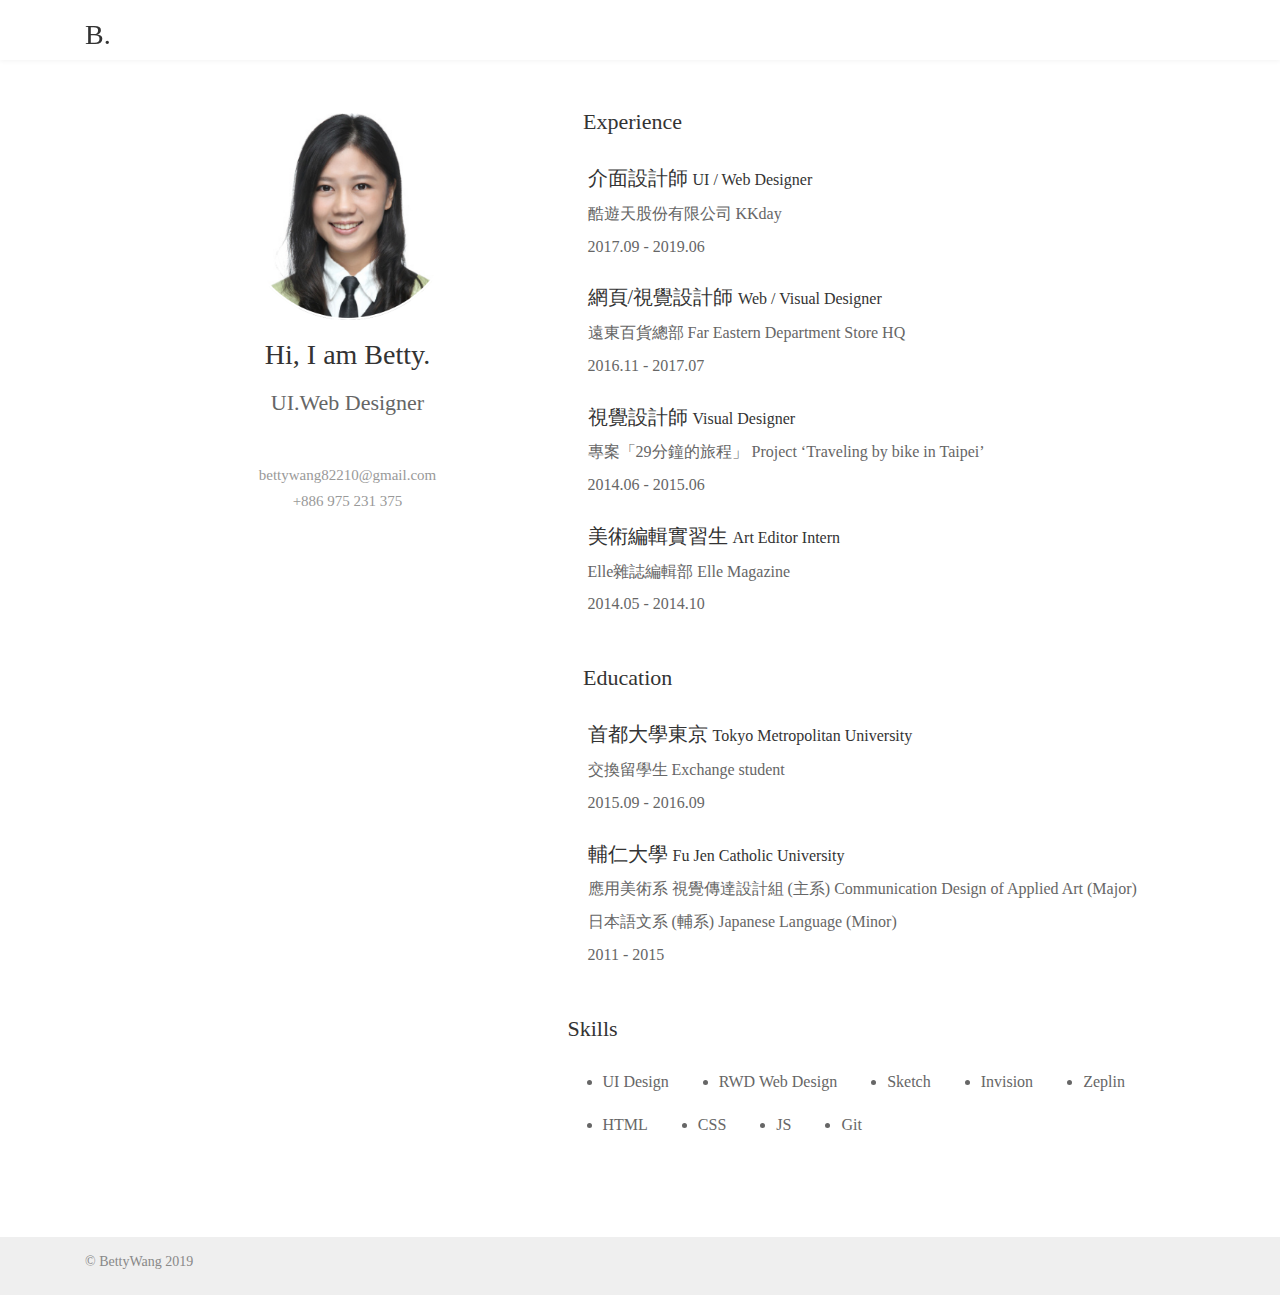
==== about.html @ d48458e4 "add tc in about" ====
<!DOCTYPE html>
<html lang="en">
<head>
    <meta charset="UTF-8">
    <meta name="viewport" content="width=device-width, initial-scale=1.0">
    <meta http-equiv="X-UA-Compatible" content="ie=edge">
    <title>Betty W. - About Me</title>
    <link rel="shortcut icon" type="image/png" href="img/favicon.ico"/>
    <link rel="stylesheet" href="css/owl.carousel.min.css">
    <link rel="stylesheet" href="css/owl.theme.default.min.css">
    <link rel="stylesheet" href="css/font-awesome.min.css">
    <link rel="stylesheet" href="https://use.fontawesome.com/releases/v5.6.3/css/all.css" integrity="sha384-UHRtZLI+pbxtHCWp1t77Bi1L4ZtiqrqD80Kn4Z8NTSRyMA2Fd33n5dQ8lWUE00s/" crossorigin="anonymous">
    <link rel="stylesheet" href="css/bootstrap.min.css">
    <link rel="stylesheet" href="css/custom.css">
    <script src="js/jquery-1.12.4.min.js"></script>
    <script src="js/owl.carousel.min.js"></script>
    <script src="js/bootstrap.min.js"></script>
    <script type="text/javascript">
    $(function(){
        $('.menu-btn').on('click', function () {
            $('.menu-btn').parents().siblings('.menu-content').addClass('open');
            $('.menu-btn').hide();
        })
        $('.menu-close-btn').on('click', function () {
            $('.menu-close-btn').parents('.menu-content').removeClass('open');
            $('.menu-btn').show();
        })
    })
    </script>

</head>
<body>
    <header>
        <div class="container">
            <div class="col-sm-3">
                <a href="index.html">
                    <div class="logo">B.</div>
                </a>
            </div>
            <div class="col-sm-9">
                <a class="menu-btn" href="#"><i class="fas fa-grip-lines"></i></a>
            </div>
        </div>
        <div class="menu-content">
            <div class="container">
                <a class="menu-close-btn" href="#"><i class="fas fa-times"></i></a>
                <ul>
                    <li><a href="index.html">Home</a></li>
                    <li><a href="about.html">About Me</a></li>
                </ul>
            </div>
        </div>
    </header>
    <section class="aboutme">
        <div class="container">
            <div class="row">
                <div class="col-sm-offset-1 col-sm-4 text-center">
                    <img class="pic" src="img/resume_pic.png" alt="">
                    <h3 class="title">Hi, I am Betty.</h3>
                    <h3 class="title pos">UI.Web Designer</h3>
                    <ul class="contact">
                        <li>bettywang82210@gmail.com</li>
                        <li>+886 975 231 375</li>
                    </ul>
                </div>
                <div class="col-sm-7">
                    <h5 class="mt-10"><i class="fas fa-briefcase"></i>Experience</h5>
                    <ul>
                        <li class="list">
                            <p class="title">介面設計師  <span>UI / Web Designer</span></p>
                            <p>酷遊天股份有限公司 <span> KKday</span></p>
                            <p class="date">2017.09 - 2019.06</p>
                        </li>
                        <li class="list">
                            <p class="title">網頁/視覺設計師  <span>Web / Visual Designer</span></p>
                            <p>遠東百貨總部 <span> Far Eastern Department Store HQ</span></p>
                            <p class="date">2016.11 - 2017.07</p>
                        </li>
                        <li class="list">
                            <p class="title">視覺設計師 <span>Visual Designer</span></p>
                            <p>專案「29分鐘的旅程」 <span> Project ‘Traveling by bike in Taipei’</span></p>
                            <p class="date">2014.06 - 2015.06</p>
                        </li>
                        <li class="list">
                            <p class="title">美術編輯實習生 <span>Art Editor Intern</span></p>
                            <p>Elle雜誌編輯部 <span> Elle Magazine</span></p>
                            <p class="date">2014.05 - 2014.10</p>
                        </li>
                    </ul>
                    <h5 class="mt-50"><i class="fas fa-graduation-cap"></i>Education</h5>
                    <ul>
                        <li class="list">
                            <p class="title">首都大學東京 <span>Tokyo Metropolitan University</span></p>
                            <p>交換留學生 <span>Exchange student</span></p>
                            <p class="date">2015.09 - 2016.09</p>
                        </li>
                        <li class="list">
                            <p class="title">輔仁大學 <span>Fu Jen Catholic University</span></p>
                            <p>應用美術系 視覺傳達設計組 (主系) <span> Communication Design of Applied Art (Major)</span></p>
                            <p>日本語文系 (輔系) <span> Japanese Language (Minor)</span></p>
                            <p class="date">2011 - 2015</p>
                        </li>
                    </ul>
                    <h5 class="mt-50"><i class="fas fa-lightbulb"></i></i>Skills</h5>
                    <ul class="skills">
                        <li>UI Design</li>
                        <li>RWD Web Design</li>
                        <li>Sketch</li>
                        <li>Invision</li>
                        <li>Zeplin</li>
                        <li>HTML</li>
                        <li>CSS</li>
                        <li>JS</li>
                        <li>Git</li>
                        <div class="clearfix"></div>
                    </ul>
                </div>
                
            </div>
        </div>
    </section>
    <footer>
        <div class="container">
            <div class="sns">
                <div class="row">
                    <div class="col-sm-6">
                        © BettyWang 2019
                    </div>
                    <div class="col-sm-6">
                        <ul>
                            <li> 
                                <a href="https://www.linkedin.com/in/betty-wang/"><i class="fab fa-linkedin"></i></a>
                            </li>
                            <!-- <li>
                                <a href=""><i class="fab fa-instagram"></i></a>
                            </li>
                            <li>
                                <a href=""><i class="fab fa-behance"></i></a>
                            </li> -->
                        </ul>
                        <div class="clearfix"></div>
                    </div>
                </div>
            </div>
        </div>
    </footer>
</body>
---- css/custom.css ----
*{
box-sizing: border-box;
outline:none;
}
body{
margin: 0;
font-family: 'SFProDisplay';
padding-top:70px;
}
.clearfix{
clear:both;
}
a, a:hover{
text-decoration:none !important;
}
ul{
list-style: none;
margin:0;
padding: 0;
}
.bg-setting{
    width:100%;
    height:100%;
    background-position: center center;
    background-size: cover;
}
.mt-10{
    margin-top:10px !important;
}
/* header Start */
header{
    padding:10px;
    position: fixed;
    top:0;
    left:0;
    width:100%;
    background-color: #fff;
    z-index:99;
    box-shadow: 0 1px 5px rgba(0,0,0,0.05);
}
header a .logo{
    color:#333;
    font-size: 28px;
    line-height: 30px;
    padding-top:10px;
    font-family: 'SFProDisplay-Bold';
    transition:0.3s;
}
header a:hover .logo{
    color:#D74656;
}
header .menu-btn{
    color:#333;
    float: right;
    font-size: 35px;
    transition: 0.3s;
}
header .menu-btn:hover{
    color:#999;
}
header .menu-content{
    background-color:rgba(0,0,0,0.8);
    position: absolute;
    bottom: 100%;
    left: 0;
    width:100%;
    padding:50px 0;
    text-align: right;
}
header .menu-content.open{
    transform: translateY(270px);
}
header .menu-content .menu-close-btn{
    color:#fff;
    width:100%;
    padding-right:15px;
    display: inline-block;
    font-size: 30px;
    transition: 0.3s;
}
header .menu-content li{
    margin:20px 15px 10px;
}
header .menu-content li a{
    font-size:28px;
    color:#fff;
    font-weight: 600;
    transition: 0.3s;
}
header .menu-content li a:hover{
    color:#D74656;
}
/* header End */
/* index Start */
.intro{
    text-align: center;
    padding:80px 0;
}
.intro h3{
    font-size: 30px;
    margin-bottom: 35px;
    font-weight: 700;
}
.intro p{
    font-size: 24px;
    font-weight:200;
}
.intro .self-intro{
    margin-top:50px;
    font-size: 18px;
}
.project{
    text-align: center;
}
.project .card{
    position: relative;
    height:400px;
    background-color:#eee;
    margin-bottom: 30px;
    overflow: hidden;
}
.project .card .project-img{
    height:100%;
    width:100%;
    background-size: cover;
    background-position: center center;
    transition: 0.3s;
}
.project .card:hover .project-img{
    transform: scale(1.15);
    /* opacity: 0.7; */
}
.project .card .project-content{
    /* display: none; */
    position: absolute;
    bottom: -100%;
    left:0;
    padding:20px 10px;
    background-color:rgba(0,0,0,0.2);
    color:#fff;
    transition: 0.2s;
}
.project .card:hover .project-content{
    width:100%;
    bottom: 0;
}
.project .card .project-content .title{
    font-size: 18px;
    font-weight:400;
}
.project .card .project-content .title span{
    font-style: italic;
}
/* .project .card .project-content .discribe{
    font-size: 14px;
} */
.project .btn-more{
    border:1px solid #333;
    padding:12px 50px;
    color:#333;
    font-size: 18px;
    text-decoration: none;
    margin-top:20px;
    display: inline-block;
    transform: 0.3s;
}
.project .btn-more:hover{
    color:#666;
    border-color: #666;
}
/* index End */
/* footer start */
footer{
    margin:80px 0 0;
    background-color: #efefef;
}
footer .contact{
    border-bottom: 1px solid #ccc;
    padding-bottom: 50px;
}
footer .contact h5{
    font-size: 28px;
    font-weight: medium;
    margin:0;
}
footer .contact p{
    font-weight: 300;
    font-size: 18px; 
}
footer .contact p.email{
    font-weight: 400;
    margin:30px 0;
}
footer .sns{
    padding:15px;
    color: #888;
}
footer .sns ul{
    float: right;
}
footer .sns ul li{
    font-size: 20px;
    display: inline-block;
    margin:0 10px;
}
footer .sns ul li a{
    color:#888;
    transition: 0.3s;
}
footer .sns ul li a:hover{
    color:#333;
}
/* footer End */

/* project start */
.banner{
    height:400px;
    width:100%;
}
.banner .img{
    width:100%;
    height:100%;
}
.project-intro{
    padding:80px 0;
}
.project-intro img.images{
    width:100%;
    height:auto;
    margin-top:80px;
}
.link a.cta{
    display: inline-block;
    margin-top:50px; 
    background-color: #D74656;
    border:1.5px solid #D74656;
    color:#fff;
    font-size: 18px;
    padding:15px 30px;
    border-radius: 40px;
    transition: 0.3s;
}
.link a.cta:hover{
    background-color: #fff;
    color:#D74656;
}
.video{
    margin-top:100px;
}
/* About Me */
.aboutme{
    padding-top:30px;
}
.aboutme img{
    width:220px;
}
.aboutme .title{
    font-size:28px;
}
.aboutme .pos{
    font-weight: 300;
    color:#666;
    font-size: 22px;
}
.aboutme ul.contact{
    margin-top:50px;
    font-size: 15px;
    color:#999;
    padding-left:0 !important;
}
.aboutme ul.contact li{
    margin-bottom: 5px;
}
.aboutme ul{
    padding-left:30px;
}
.aboutme h5{
    font-size: 22px;
    margin:50px 0 30px;
}
.aboutme h5 i{
    margin-right:10px;
    font-size: 20px;
}
.aboutme li.list{
    margin-bottom: 25px;   
}
.aboutme li.list .title{
    font-size:20px;
    color:#333;
}
.aboutme li.list p{
    font-size:16px;
    color:#666;
}
.aboutme li.list p span{
    font-size:16px;
}
.aboutme li.list p.date{
    color:#666;
    font-weight: 300;
}
.aboutme ul.skills{
    color:#666;
    font-size: 16px;
    list-style: initial;
    padding-left:45px;
}
.aboutme ul.skills li{
    float: left;
    margin-right:50px;
    margin-bottom: 20px;
}
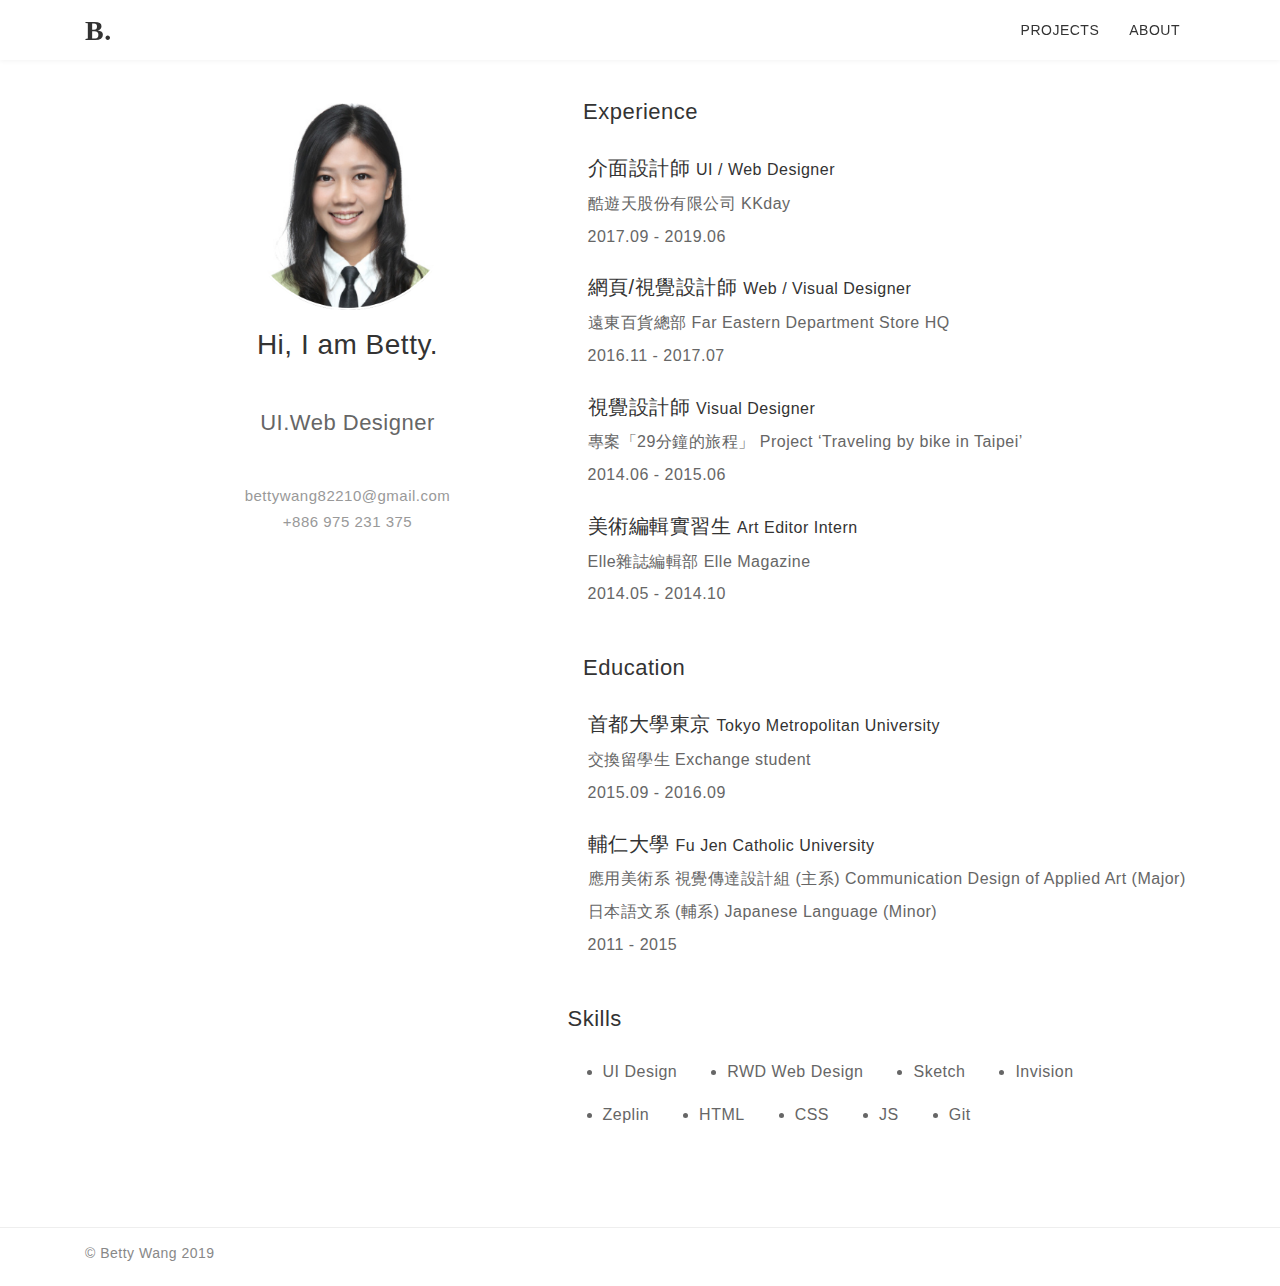
==== commit e2fdc28f: "Add other section" ====
--- a/about.html
+++ b/about.html
@@ -16,16 +16,7 @@
     <script src="js/owl.carousel.min.js"></script>
     <script src="js/bootstrap.min.js"></script>
     <script type="text/javascript">
-    $(function(){
-        $('.menu-btn').on('click', function () {
-            $('.menu-btn').parents().siblings('.menu-content').addClass('open');
-            $('.menu-btn').hide();
-        })
-        $('.menu-close-btn').on('click', function () {
-            $('.menu-close-btn').parents('.menu-content').removeClass('open');
-            $('.menu-btn').show();
-        })
-    })
+
     </script>
 
 </head>
@@ -38,15 +29,10 @@
                 </a>
             </div>
             <div class="col-sm-9">
-                <a class="menu-btn" href="#"><i class="fas fa-grip-lines"></i></a>
-            </div>
-        </div>
-        <div class="menu-content">
-            <div class="container">
-                <a class="menu-close-btn" href="#"><i class="fas fa-times"></i></a>
-                <ul>
-                    <li><a href="index.html">Home</a></li>
-                    <li><a href="about.html">About Me</a></li>
+                <ul class="nav pull-right">
+                    <li><a href="index.html">PROJECTS</a></li>
+                    <li><a href="about.html">ABOUT</a></li>
+                    <div class="clearfix"></div>
                 </ul>
             </div>
         </div>
@@ -124,7 +110,7 @@
             <div class="sns">
                 <div class="row">
                     <div class="col-sm-6">
-                        © BettyWang 2019
+                        © Betty Wang 2019
                     </div>
                     <div class="col-sm-6">
                         <ul>
--- a/css/custom.css
+++ b/css/custom.css
@@ -4,8 +4,9 @@
 }
 body{
 margin: 0;
-font-family: 'SFProDisplay';
-padding-top:70px;
+font-family:"Noto Sans TC", 微软雅黑, "Microsoft YaHei", sans-serif;;
+padding-top:60px;
+letter-spacing: 0.5px;
 }
 .clearfix{
 clear:both;
@@ -42,12 +43,27 @@
     color:#333;
     font-size: 28px;
     line-height: 30px;
-    padding-top:10px;
+    padding-top:6px;
     font-family: 'SFProDisplay-Bold';
     transition:0.3s;
+    font-weight: 700;
 }
 header a:hover .logo{
     color:#D74656;
+}
+header ul.nav li{
+    float: left;
+}
+header ul.nav li a{
+    font-size: 14px;
+    letter-spacing: 0.5px;
+    color: #333;
+    font-weight: 400;
+    transition: 0.3s;
+}
+header ul.nav li a:hover{
+    color:#D74656;
+    background-color:transparent;
 }
 header .menu-btn{
     color:#333;
@@ -92,6 +108,14 @@
 }
 /* header End */
 /* index Start */
+section{
+    padding-top :80px;
+}
+section h3{
+    text-align: center;
+    margin-bottom: 50px;   
+    font-weight: 200;
+}
 .intro{
     text-align: center;
     padding:80px 0;
@@ -145,7 +169,7 @@
     bottom: 0;
 }
 .project .card .project-content .title{
-    font-size: 18px;
+    font-size: 15px;
     font-weight:400;
 }
 .project .card .project-content .title span{
@@ -156,9 +180,10 @@
 } */
 .project .btn-more{
     border:1px solid #333;
-    padding:12px 50px;
-    color:#333;
-    font-size: 18px;
+    border-radius: 4px;
+    padding:8px 20px;
+    color:#333;
+    font-size: 14px;
     text-decoration: none;
     margin-top:20px;
     display: inline-block;
@@ -168,11 +193,19 @@
     color:#666;
     border-color: #666;
 }
+.photo .photo-content{
+    height:480px;
+}
+.blog iframe{
+    width:100%;
+    height:80vh;
+    box-shadow: 0 0 10px rgba(0,0,0,0.05);
+}
 /* index End */
 /* footer start */
 footer{
+    border-top:1px solid #eee;
     margin:80px 0 0;
-    background-color: #efefef;
 }
 footer .contact{
     border-bottom: 1px solid #ccc;
@@ -295,6 +328,7 @@
 }
 .aboutme li.list p span{
     font-size:16px;
+    font-weight: 300;
 }
 .aboutme li.list p.date{
     color:#666;
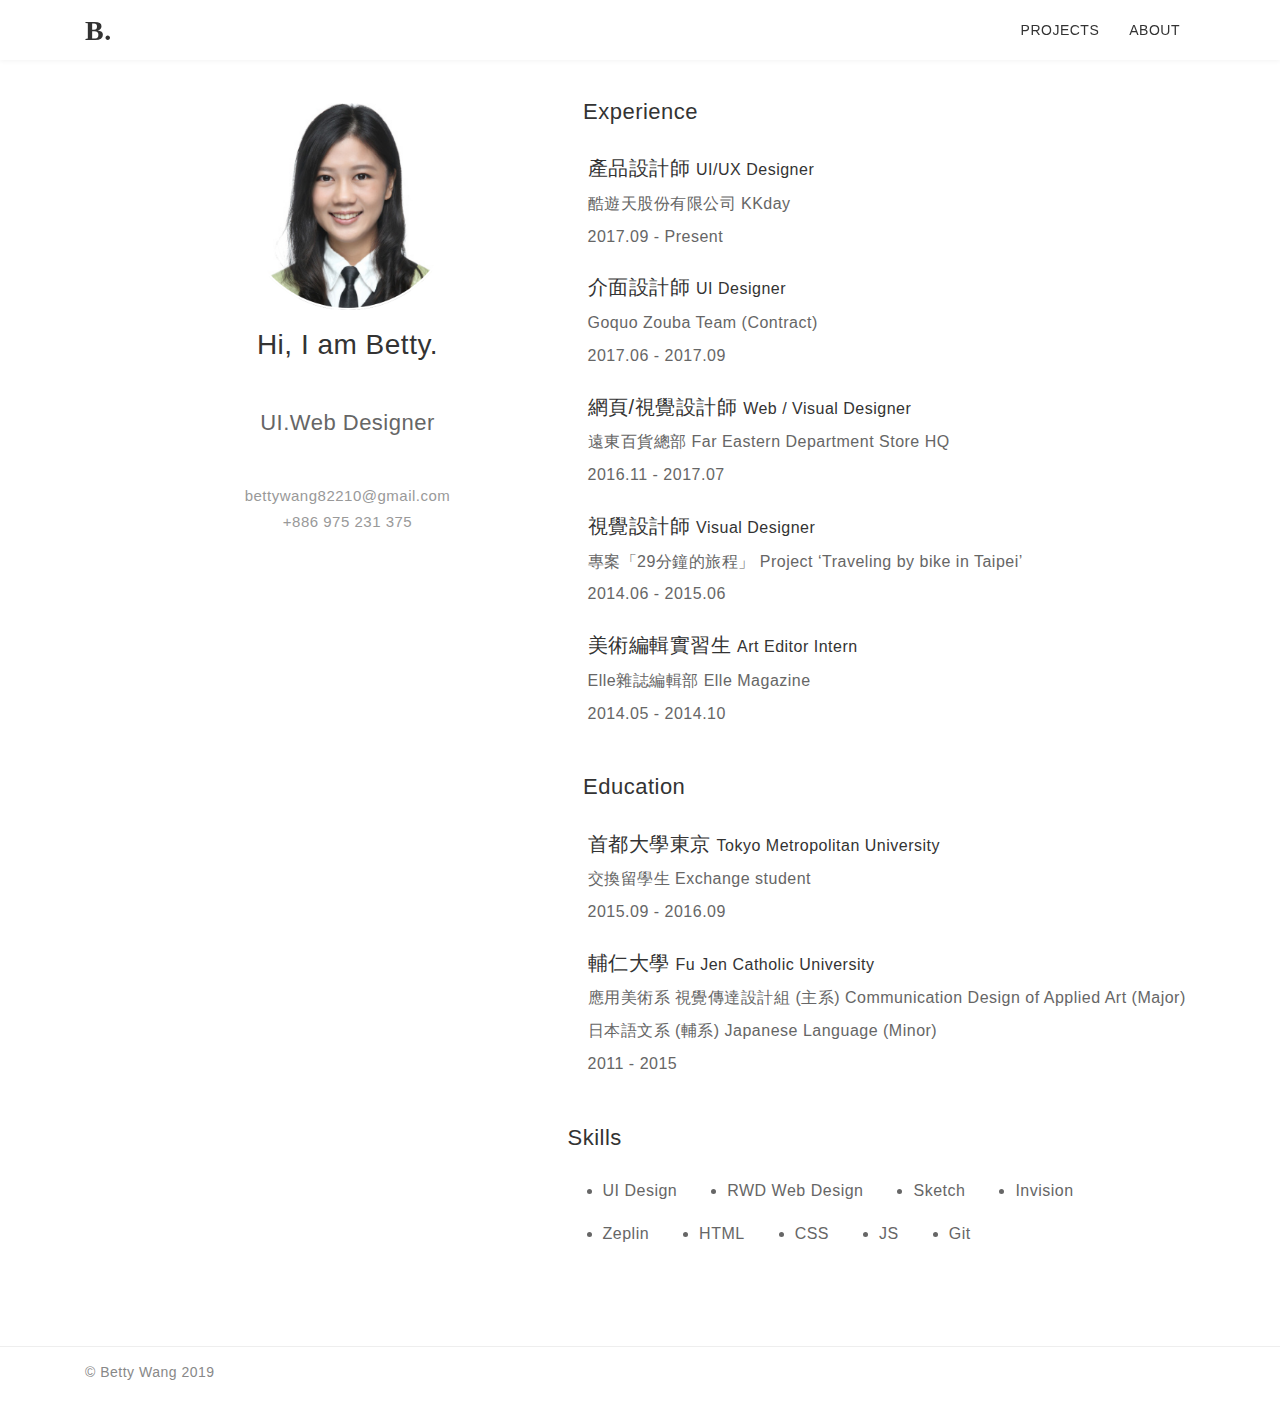
==== commit 9abda286: "Renew" ====
--- a/about.html
+++ b/about.html
@@ -53,9 +53,14 @@
                     <h5 class="mt-10"><i class="fas fa-briefcase"></i>Experience</h5>
                     <ul>
                         <li class="list">
-                            <p class="title">介面設計師  <span>UI / Web Designer</span></p>
+                            <p class="title">產品設計師  <span>UI/UX Designer</span></p>
                             <p>酷遊天股份有限公司 <span> KKday</span></p>
-                            <p class="date">2017.09 - 2019.06</p>
+                            <p class="date">2017.09 - Present</p>
+                        </li>
+                        <li class="list">
+                            <p class="title">介面設計師  <span>UI Designer</span></p>
+                            <p>Goquo <span> Zouba Team (Contract)</span></p>
+                            <p class="date">2017.06 - 2017.09</p>
                         </li>
                         <li class="list">
                             <p class="title">網頁/視覺設計師  <span>Web / Visual Designer</span></p>
--- a/css/custom.css
+++ b/css/custom.css
@@ -196,6 +196,12 @@
 .photo .photo-content{
     height:480px;
 }
+.owl-theme .owl-nav [class*=owl-]{
+    background: #eee;
+}
+.owl-theme .owl-nav [class*=owl-]:hover{
+    background: #ccc;
+}
 .blog iframe{
     width:100%;
     height:80vh;
@@ -247,6 +253,7 @@
 
 /* project start */
 .banner{
+    padding-top:0;
     height:400px;
     width:100%;
 }
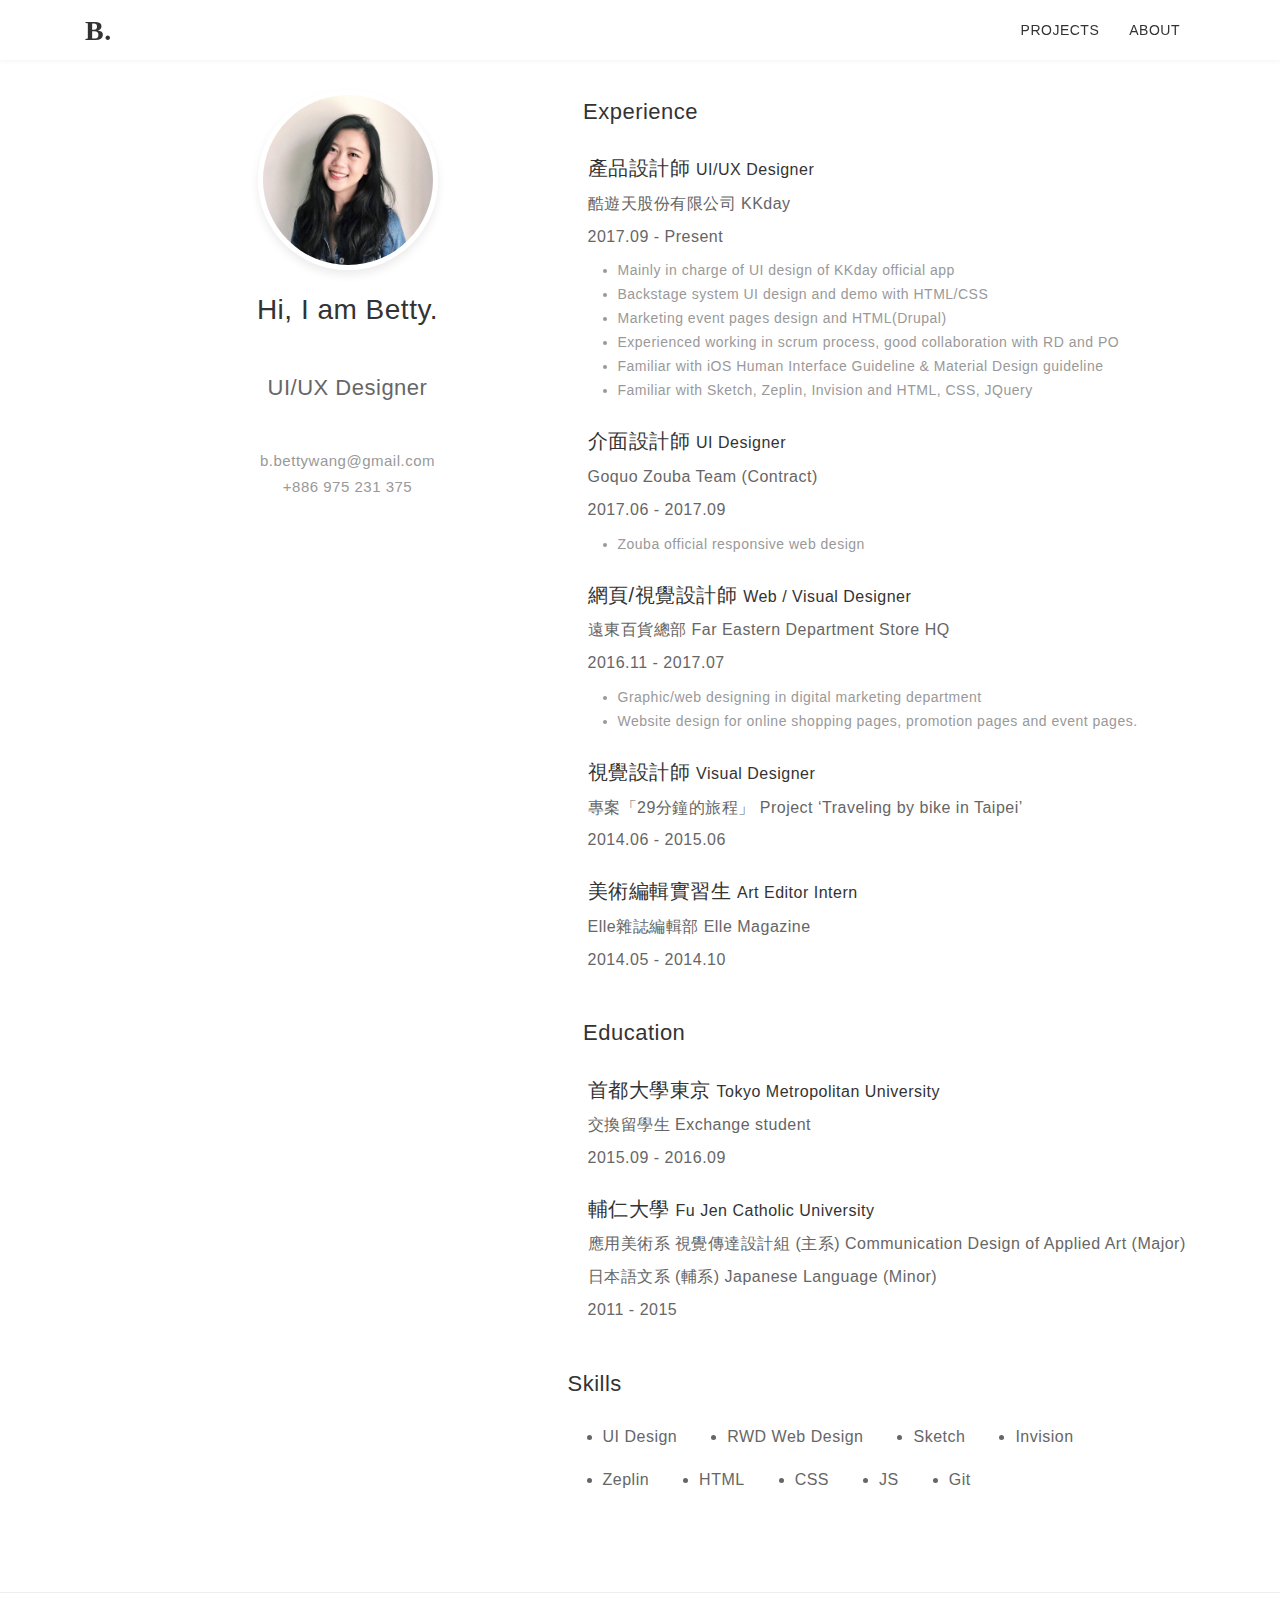
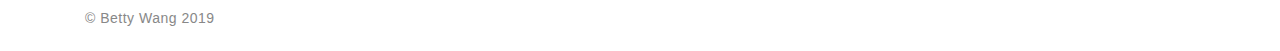
==== commit 024bdd18: "Added new projects" ====
--- a/about.html
+++ b/about.html
@@ -41,11 +41,13 @@
         <div class="container">
             <div class="row">
                 <div class="col-sm-offset-1 col-sm-4 text-center">
-                    <img class="pic" src="img/resume_pic.png" alt="">
+                    <div class="avatar">
+                        <img class="bg-setting" src="img/resume.jpg" alt="">
+                    </div>
                     <h3 class="title">Hi, I am Betty.</h3>
-                    <h3 class="title pos">UI.Web Designer</h3>
+                    <h3 class="title pos">UI/UX Designer</h3>
                     <ul class="contact">
-                        <li>bettywang82210@gmail.com</li>
+                        <li>b.bettywang@gmail.com</li>
                         <li>+886 975 231 375</li>
                     </ul>
                 </div>
@@ -56,16 +58,49 @@
                             <p class="title">產品設計師  <span>UI/UX Designer</span></p>
                             <p>酷遊天股份有限公司 <span> KKday</span></p>
                             <p class="date">2017.09 - Present</p>
+                            <ul class="des">
+                                <li>
+                                    Mainly in charge of UI design of KKday official app
+                                </li>
+                                <li>
+                                    Backstage system UI design and demo with HTML/CSS
+                                </li>
+                                <li>
+                                    Marketing event pages design and HTML(Drupal)
+                                </li>
+                                <li>
+                                    Experienced working in scrum process, good collaboration with RD and PO
+                                </li>
+                                <li>
+                                    Familiar with iOS Human Interface Guideline & Material Design guideline
+                                </li>
+                                <li>
+                                    Familiar with Sketch, Zeplin, Invision and HTML, CSS, JQuery
+                                </li>
+                            </ul>
                         </li>
                         <li class="list">
                             <p class="title">介面設計師  <span>UI Designer</span></p>
                             <p>Goquo <span> Zouba Team (Contract)</span></p>
                             <p class="date">2017.06 - 2017.09</p>
+                            <ul class="des">
+                                <li>
+                                    Zouba official responsive web design
+                                </li>
+                            </ul>
                         </li>
                         <li class="list">
                             <p class="title">網頁/視覺設計師  <span>Web / Visual Designer</span></p>
                             <p>遠東百貨總部 <span> Far Eastern Department Store HQ</span></p>
                             <p class="date">2016.11 - 2017.07</p>
+                            <ul class="des">
+                                <li>
+                                    Graphic/web designing in digital marketing department
+                                </li>
+                                <li>
+                                    Website design for online shopping pages, promotion pages and event pages.
+                                </li>
+                            </ul>
                         </li>
                         <li class="list">
                             <p class="title">視覺設計師 <span>Visual Designer</span></p>
--- a/css/custom.css
+++ b/css/custom.css
@@ -291,8 +291,17 @@
 .aboutme{
     padding-top:30px;
 }
-.aboutme img{
-    width:220px;
+.aboutme .avatar{
+    width:180px;
+    height:180px;
+    border-radius: 50%;
+    border:5px solid #fff;
+    display: inline-block;
+    overflow: hidden;
+    box-shadow: 0 5px 10px rgba(0,0,0,0.08);
+}
+.aboutme .avatar .bg-setting{
+    transform: scale(1.2) translate(5px,5px);
 }
 .aboutme .title{
     font-size:28px;
@@ -341,6 +350,13 @@
     color:#666;
     font-weight: 300;
 }
+.aboutme li.list .des{
+    list-style: disc;
+    font-size: 14px;
+    line-height: 24px;
+    font-weight: 300;
+    color: #999;
+}
 .aboutme ul.skills{
     color:#666;
     font-size: 16px;
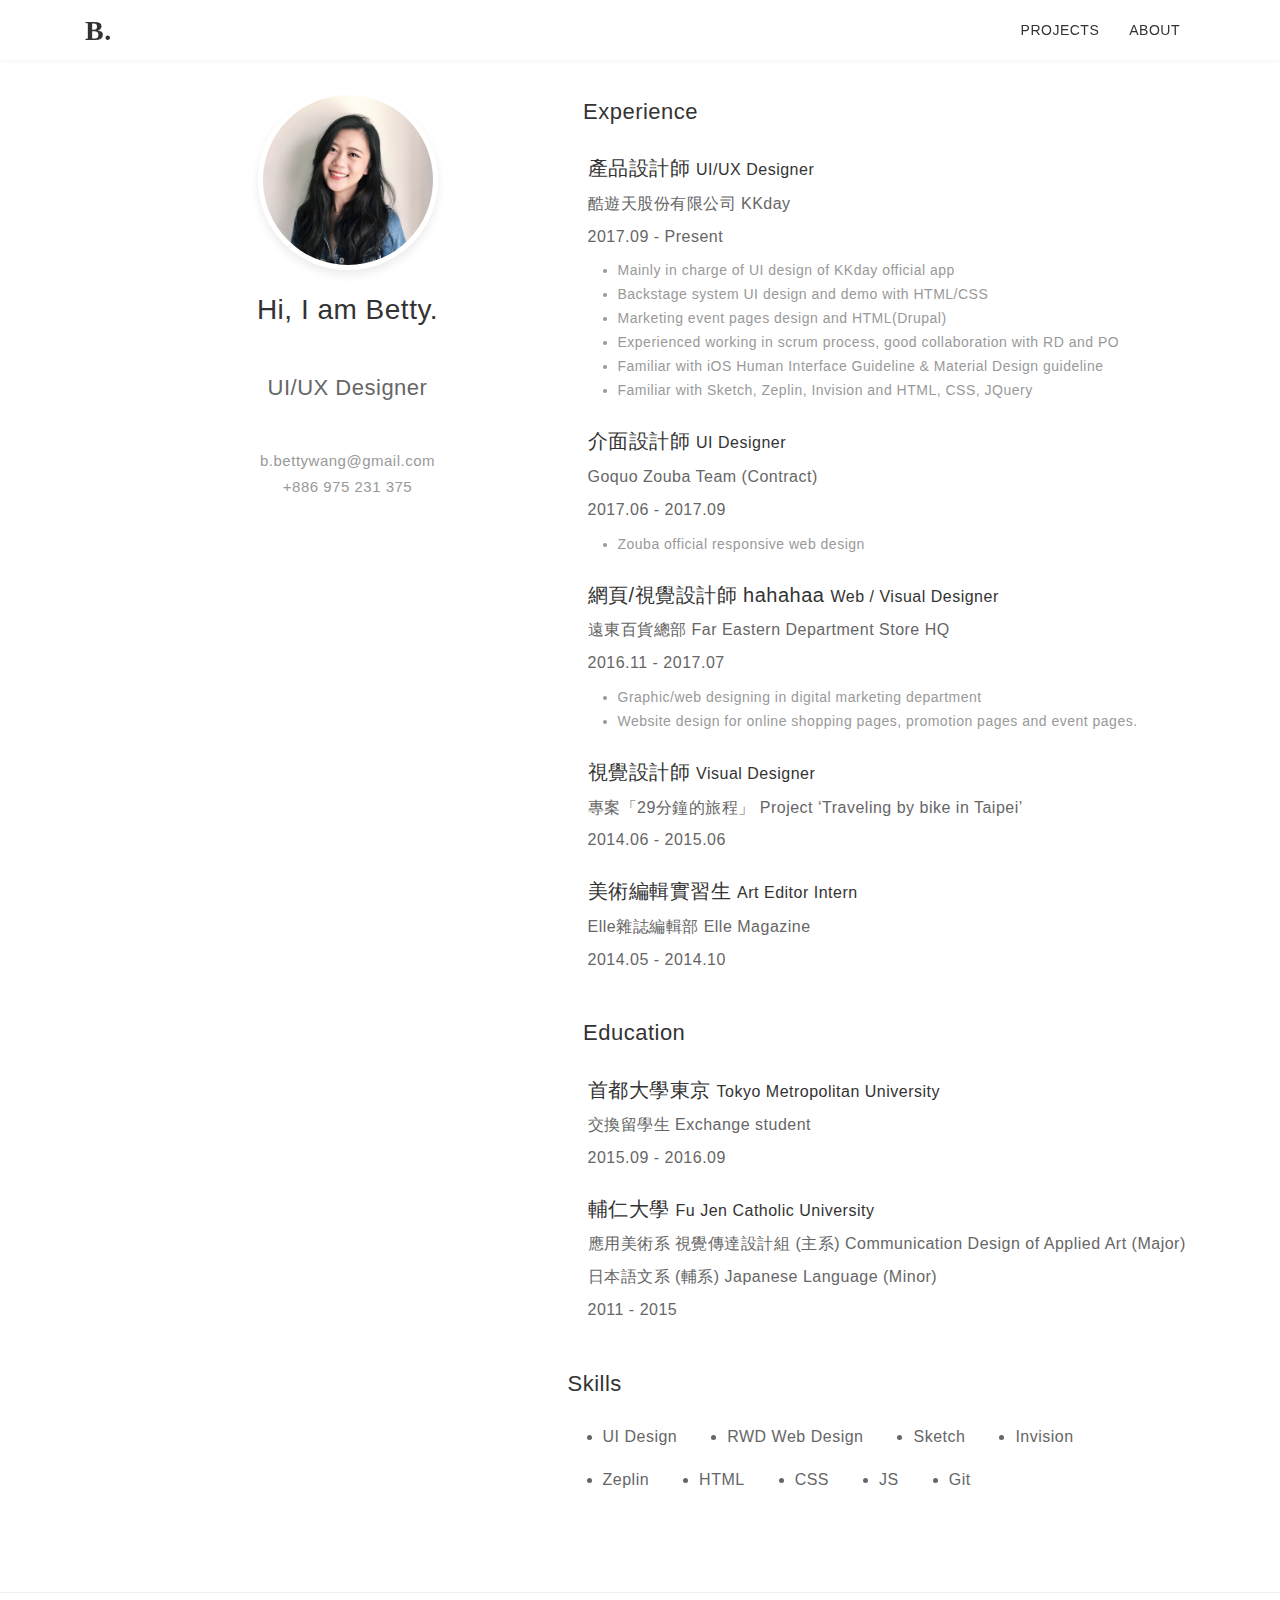
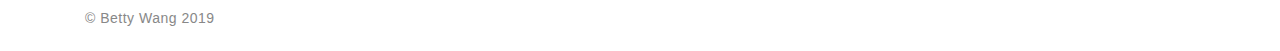
==== commit 1471eef7: "2020 06 14" ====
--- a/about.html
+++ b/about.html
@@ -90,7 +90,7 @@
                             </ul>
                         </li>
                         <li class="list">
-                            <p class="title">網頁/視覺設計師  <span>Web / Visual Designer</span></p>
+                            <p class="title">網頁/視覺設計師 hahahaa  <span>Web / Visual Designer</span></p>
                             <p>遠東百貨總部 <span> Far Eastern Department Store HQ</span></p>
                             <p class="date">2016.11 - 2017.07</p>
                             <ul class="des">
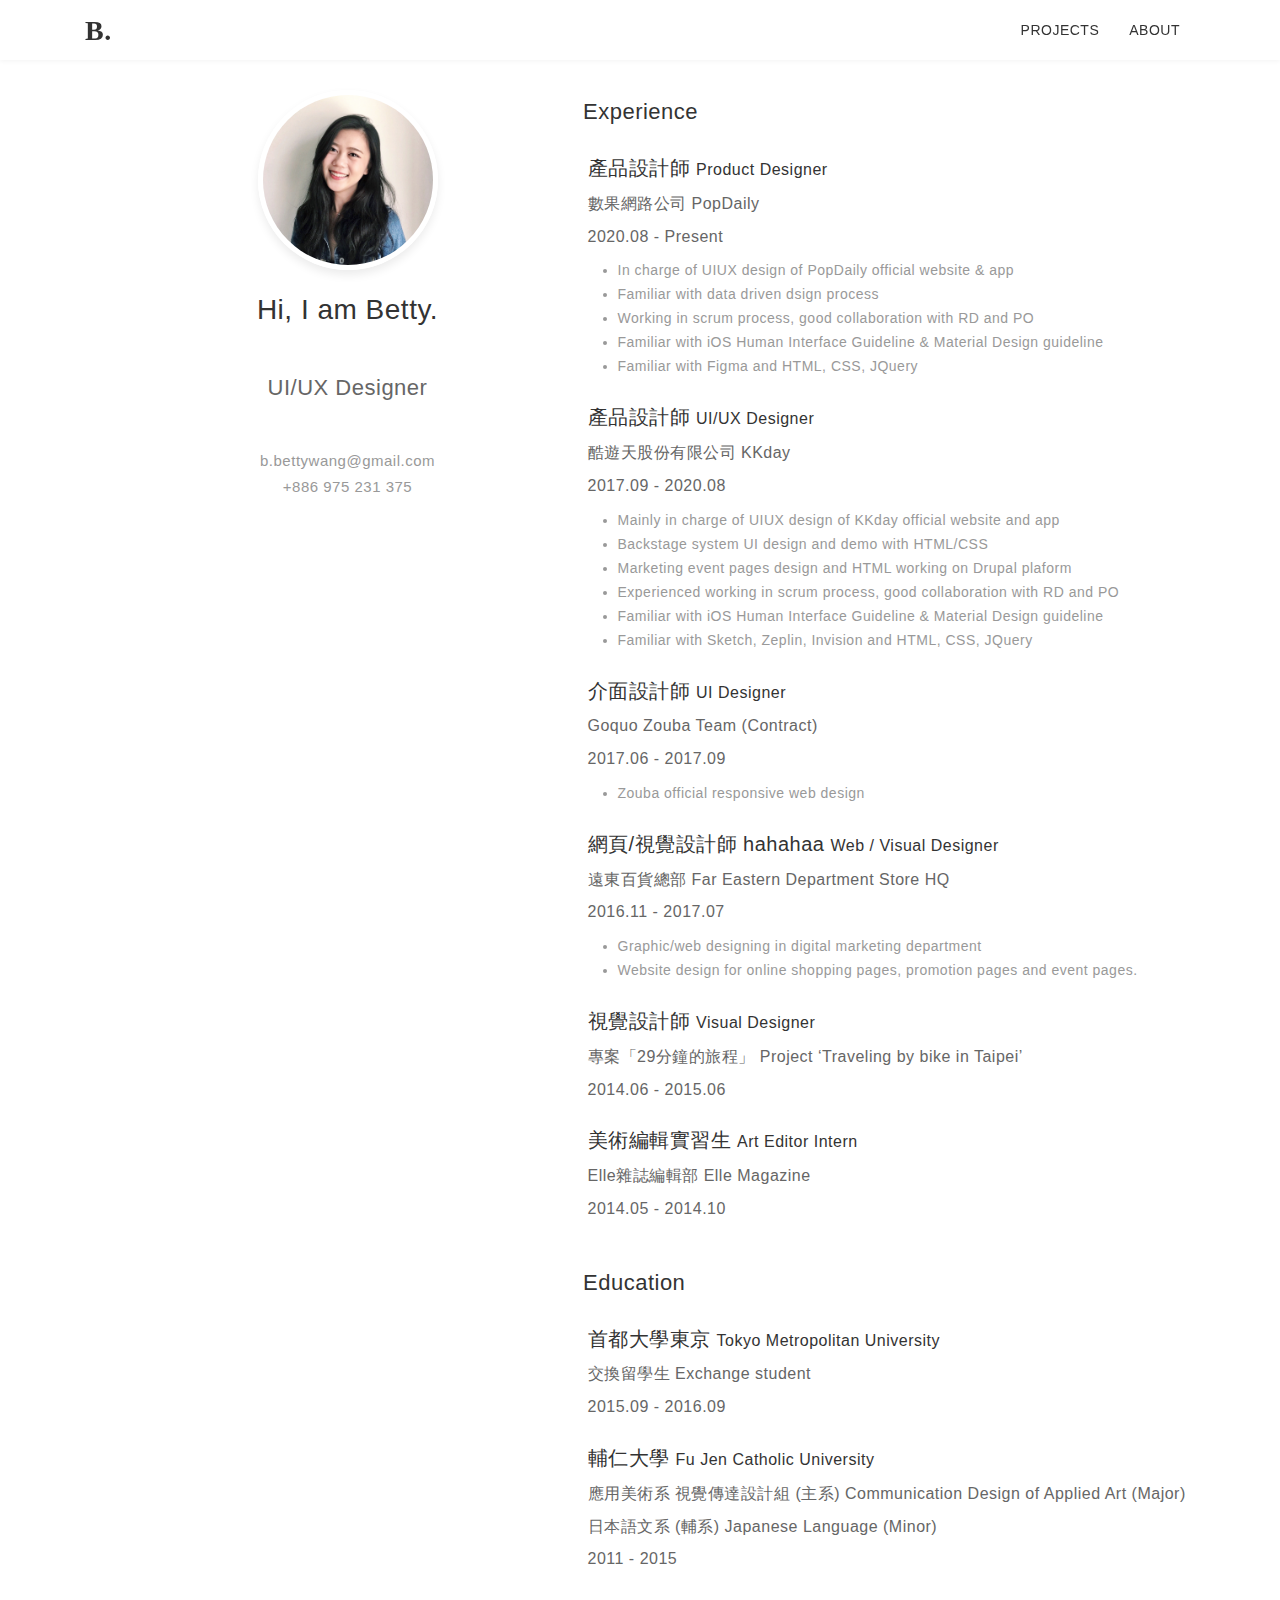
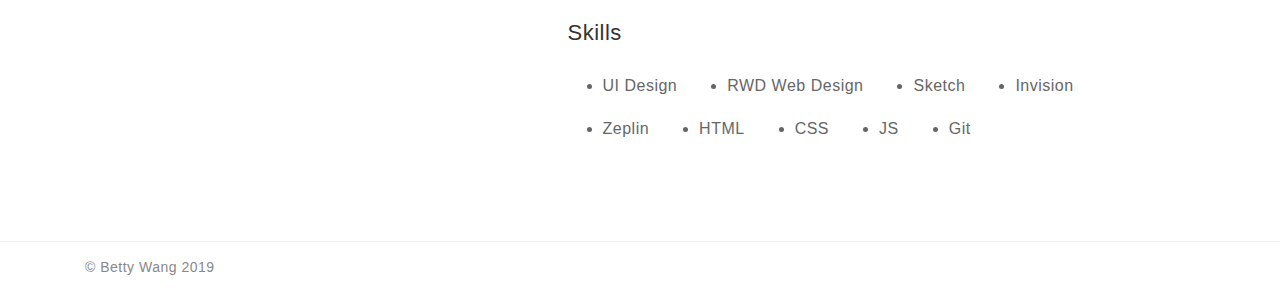
==== commit 26e8aba1: "update" ====
--- a/about.html
+++ b/about.html
@@ -55,18 +55,40 @@
                     <h5 class="mt-10"><i class="fas fa-briefcase"></i>Experience</h5>
                     <ul>
                         <li class="list">
+                            <p class="title">產品設計師  <span>Product Designer</span></p>
+                            <p>數果網路公司 <span> PopDaily</span></p>
+                            <p class="date">2020.08 - Present</p>
+                            <ul class="des">
+                                <li>
+                                    In charge of UIUX design of PopDaily official website & app
+                                </li>
+                                <li>
+                                    Familiar with data driven dsign process 
+                                </li>
+                                <li>
+                                    Working in scrum process, good collaboration with RD and PO
+                                </li>
+                                <li>
+                                    Familiar with iOS Human Interface Guideline & Material Design guideline
+                                </li>
+                                <li>
+                                    Familiar with Figma and HTML, CSS, JQuery
+                                </li>
+                            </ul>
+                        </li>
+                        <li class="list">
                             <p class="title">產品設計師  <span>UI/UX Designer</span></p>
                             <p>酷遊天股份有限公司 <span> KKday</span></p>
-                            <p class="date">2017.09 - Present</p>
+                            <p class="date">2017.09 - 2020.08</p>
                             <ul class="des">
                                 <li>
-                                    Mainly in charge of UI design of KKday official app
+                                    Mainly in charge of UIUX design of KKday official website and app
                                 </li>
                                 <li>
                                     Backstage system UI design and demo with HTML/CSS
                                 </li>
                                 <li>
-                                    Marketing event pages design and HTML(Drupal)
+                                    Marketing event pages design and HTML working on Drupal plaform
                                 </li>
                                 <li>
                                     Experienced working in scrum process, good collaboration with RD and PO
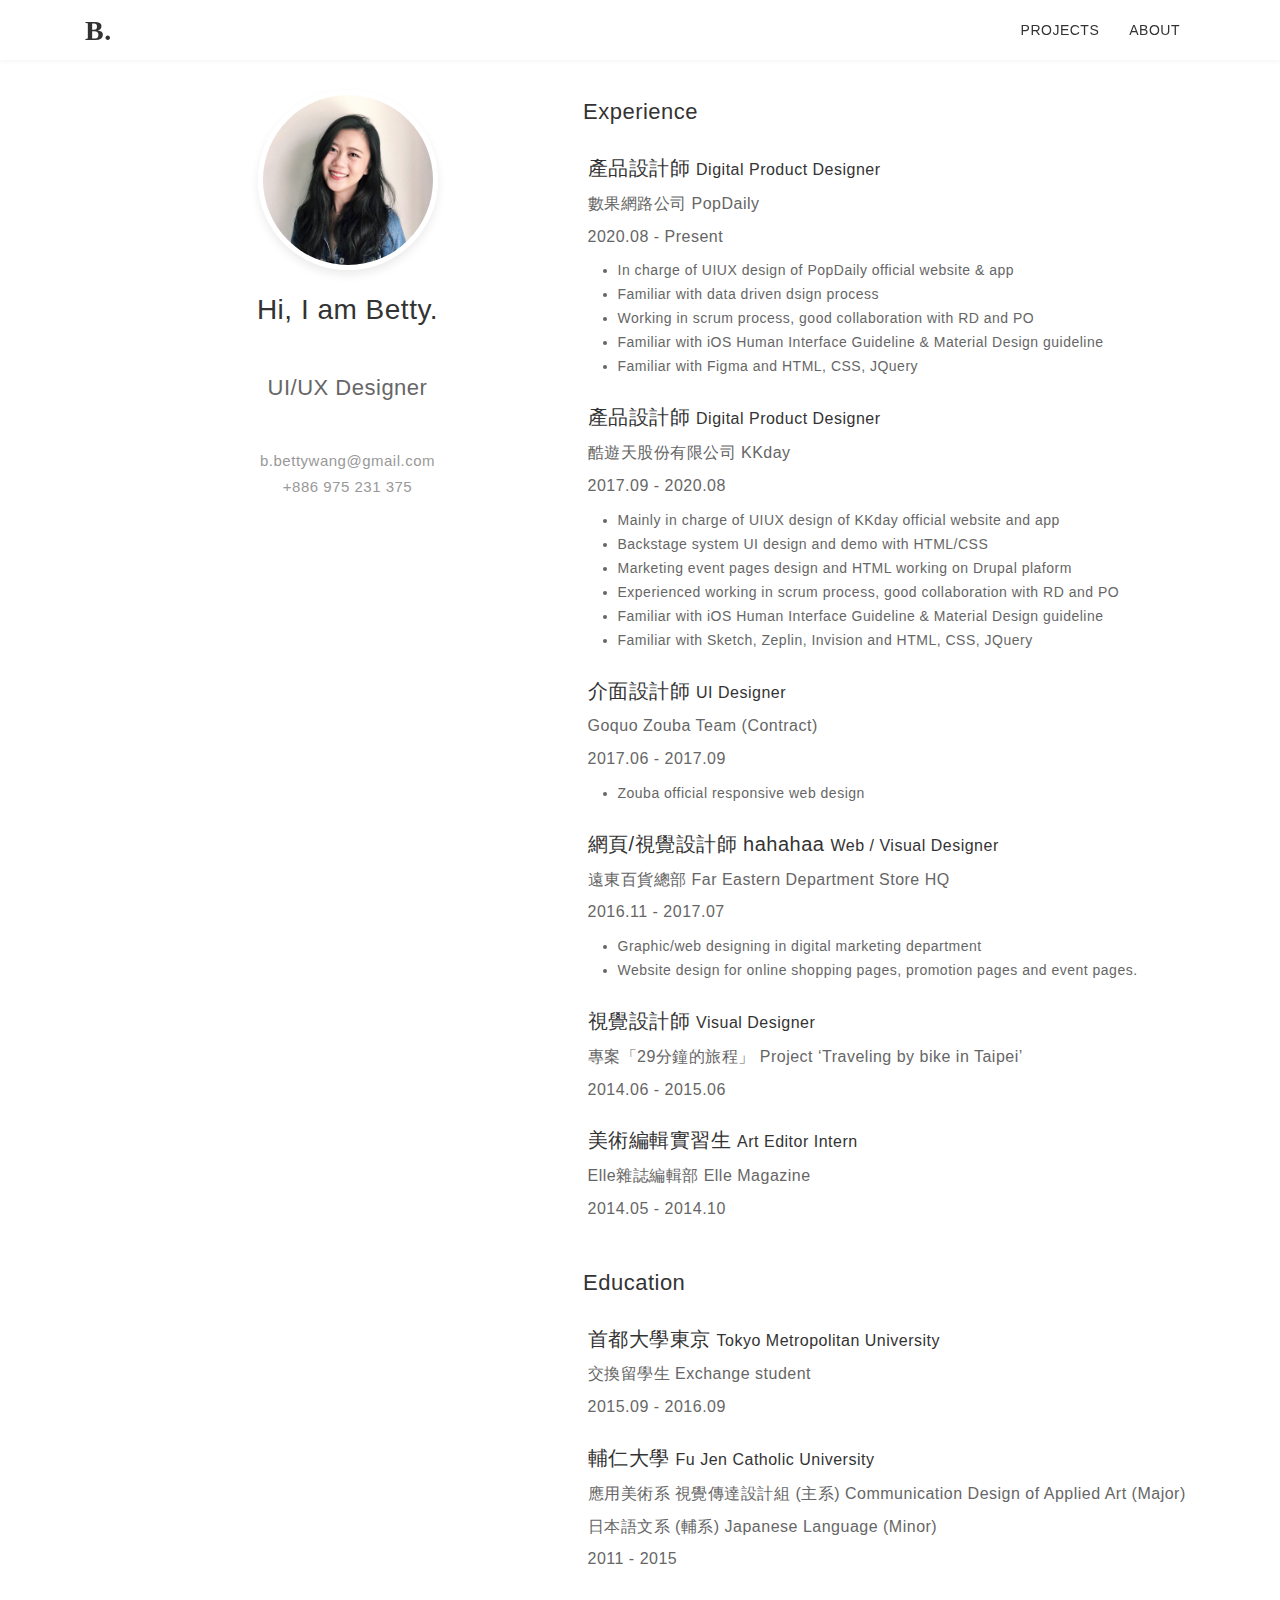
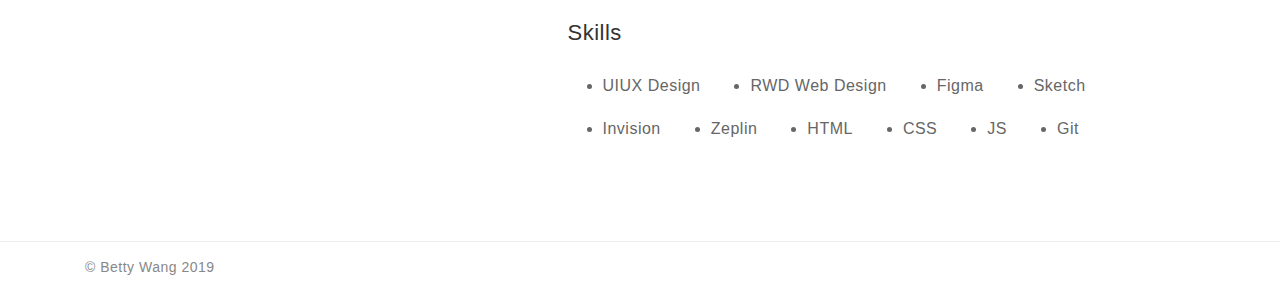
==== commit e1fa69f4: "Update" ====
--- a/about.html
+++ b/about.html
@@ -55,7 +55,7 @@
                     <h5 class="mt-10"><i class="fas fa-briefcase"></i>Experience</h5>
                     <ul>
                         <li class="list">
-                            <p class="title">產品設計師  <span>Product Designer</span></p>
+                            <p class="title">產品設計師  <span>Digital Product Designer</span></p>
                             <p>數果網路公司 <span> PopDaily</span></p>
                             <p class="date">2020.08 - Present</p>
                             <ul class="des">
@@ -77,7 +77,7 @@
                             </ul>
                         </li>
                         <li class="list">
-                            <p class="title">產品設計師  <span>UI/UX Designer</span></p>
+                            <p class="title">產品設計師  <span>Digital Product Designer</span></p>
                             <p>酷遊天股份有限公司 <span> KKday</span></p>
                             <p class="date">2017.09 - 2020.08</p>
                             <ul class="des">
@@ -151,8 +151,9 @@
                     </ul>
                     <h5 class="mt-50"><i class="fas fa-lightbulb"></i></i>Skills</h5>
                     <ul class="skills">
-                        <li>UI Design</li>
+                        <li>UIUX Design</li>
                         <li>RWD Web Design</li>
+                        <li>Figma</li>
                         <li>Sketch</li>
                         <li>Invision</li>
                         <li>Zeplin</li>
--- a/css/custom.css
+++ b/css/custom.css
@@ -355,7 +355,7 @@
     font-size: 14px;
     line-height: 24px;
     font-weight: 300;
-    color: #999;
+    color: #666;
 }
 .aboutme ul.skills{
     color:#666;
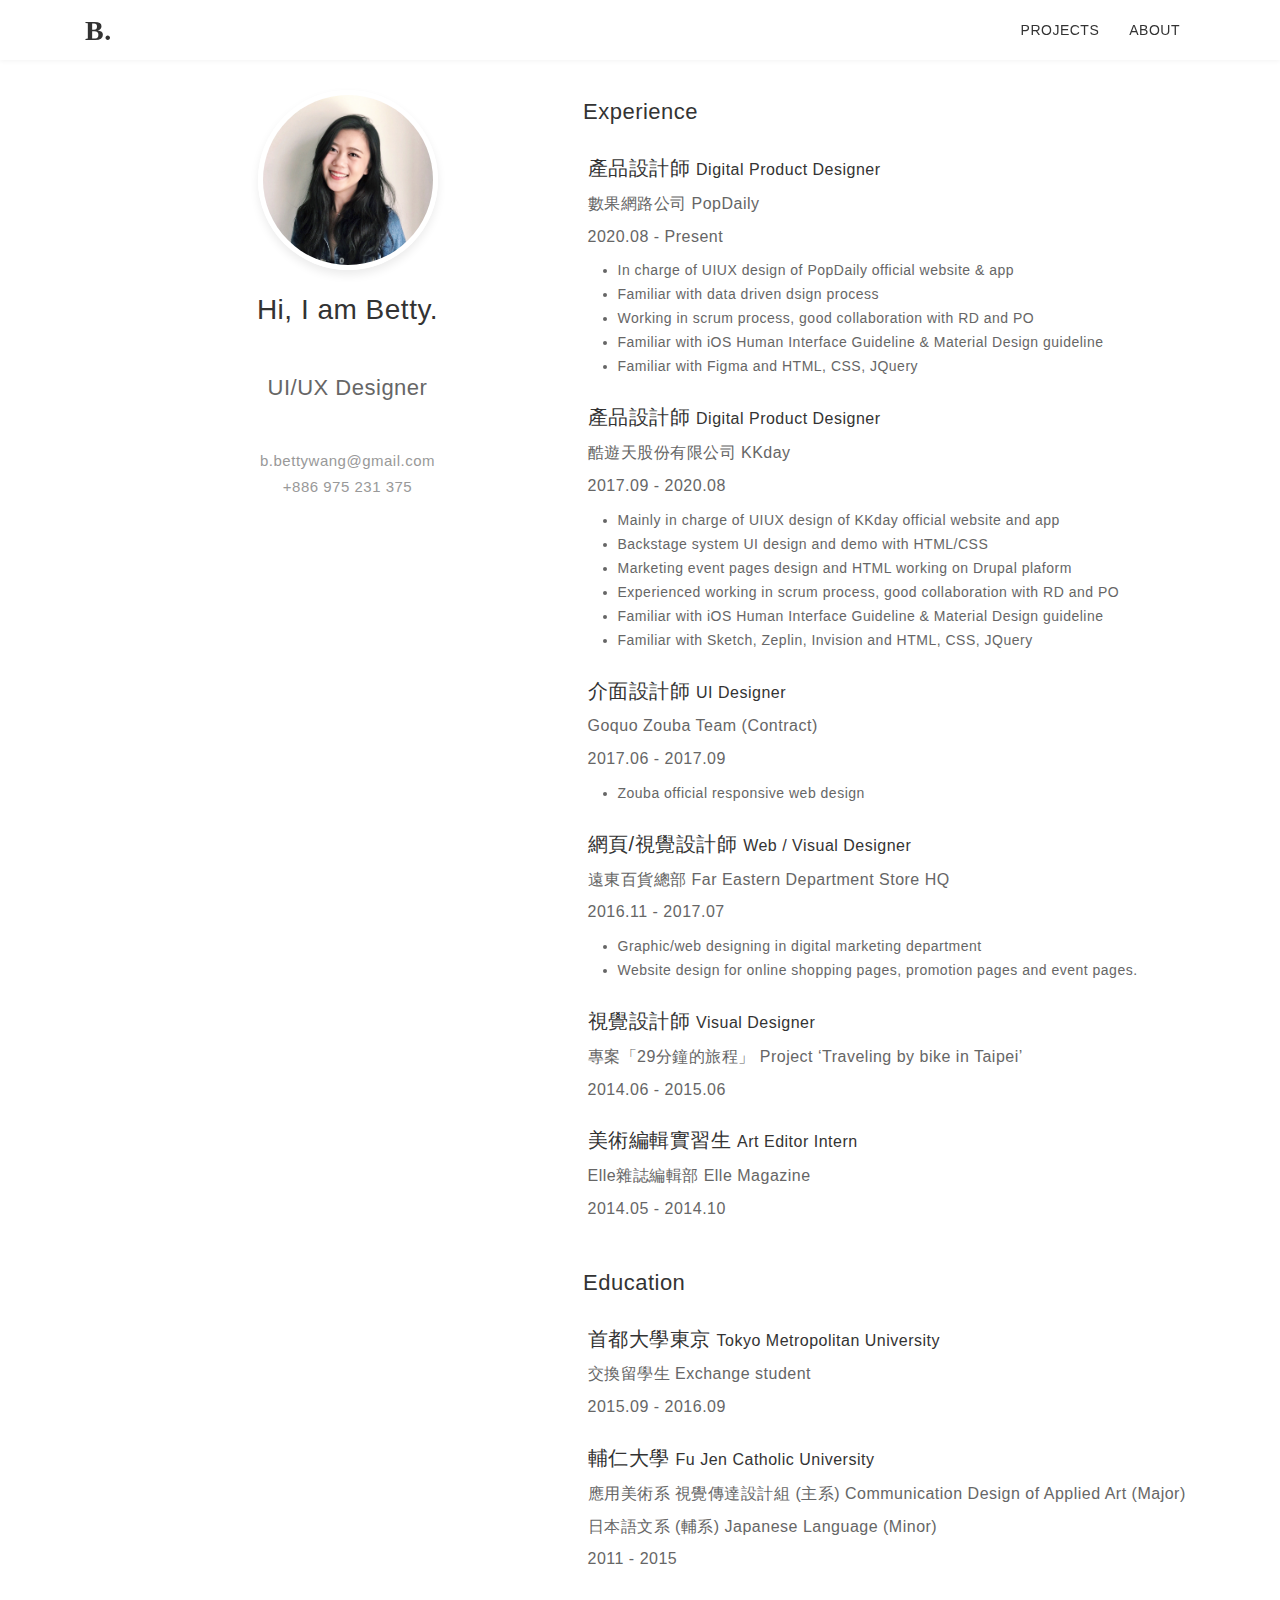
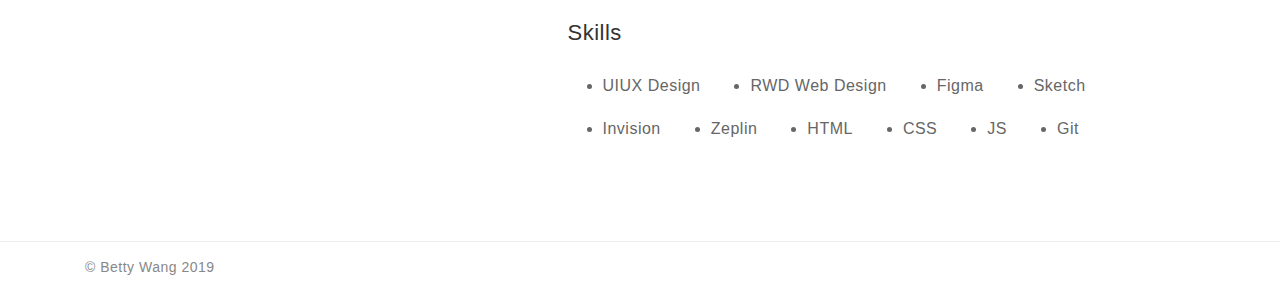
==== commit 3f479a57: "Update" ====
--- a/about.html
+++ b/about.html
@@ -112,7 +112,7 @@
                             </ul>
                         </li>
                         <li class="list">
-                            <p class="title">網頁/視覺設計師 hahahaa  <span>Web / Visual Designer</span></p>
+                            <p class="title">網頁/視覺設計師 <span>Web / Visual Designer</span></p>
                             <p>遠東百貨總部 <span> Far Eastern Department Store HQ</span></p>
                             <p class="date">2016.11 - 2017.07</p>
                             <ul class="des">
